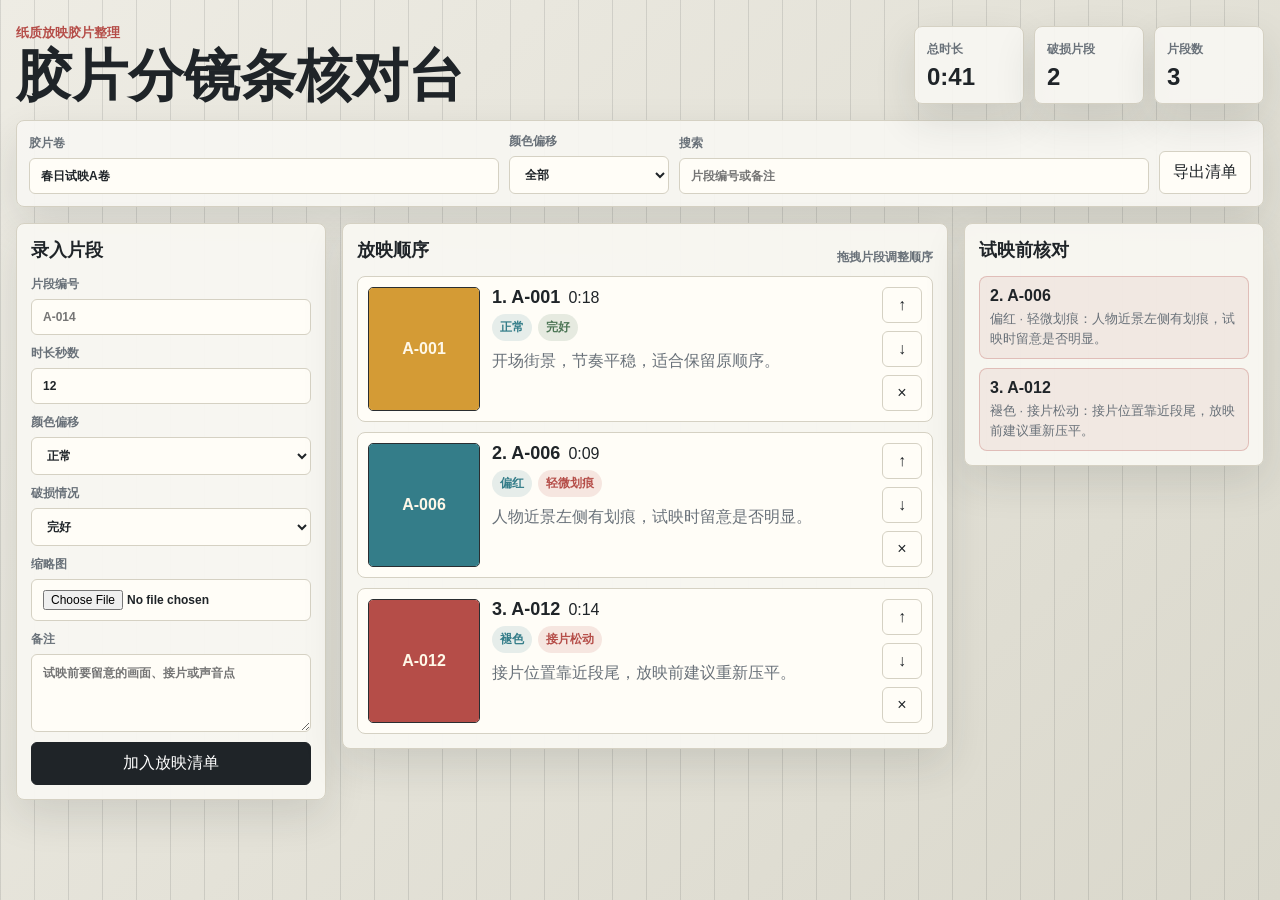
==== index.html @ 3b3cca2d "chore: initial environment snapshot" ====
<!doctype html>
<html lang="zh-CN">
  <head>
    <meta charset="UTF-8" />
    <meta name="viewport" content="width=device-width, initial-scale=1.0" />
    <title>胶片分镜条核对台</title>
    <link rel="stylesheet" href="styles.css" />
  </head>
  <body>
    <main class="shell">
      <header class="hero">
        <div>
          <p class="eyebrow">纸质放映胶片整理</p>
          <h1>胶片分镜条核对台</h1>
        </div>
        <div class="hero-stats">
          <div>
            <span>总时长</span>
            <strong id="totalDuration">0:00</strong>
          </div>
          <div>
            <span>破损片段</span>
            <strong id="damageCount">0</strong>
          </div>
          <div>
            <span>片段数</span>
            <strong id="segmentCount">0</strong>
          </div>
        </div>
      </header>

      <section class="toolbar">
        <label>
          胶片卷
          <input id="reelTitle" type="text" placeholder="例：春日试映A卷" />
        </label>
        <label>
          颜色偏移
          <select id="colorFilter">
            <option value="all">全部</option>
            <option value="正常">正常</option>
            <option value="偏红">偏红</option>
            <option value="偏青">偏青</option>
            <option value="偏黄">偏黄</option>
            <option value="褪色">褪色</option>
          </select>
        </label>
        <label>
          搜索
          <input id="searchInput" type="search" placeholder="片段编号或备注" />
        </label>
        <button id="exportBtn">导出清单</button>
      </section>

      <section class="layout">
        <aside class="panel">
          <h2>录入片段</h2>
          <form id="segmentForm" class="segment-form">
            <label>
              片段编号
              <input id="codeInput" required placeholder="A-014" />
            </label>
            <label>
              时长秒数
              <input id="durationInput" required type="number" min="1" value="12" />
            </label>
            <label>
              颜色偏移
              <select id="shiftInput">
                <option value="正常">正常</option>
                <option value="偏红">偏红</option>
                <option value="偏青">偏青</option>
                <option value="偏黄">偏黄</option>
                <option value="褪色">褪色</option>
              </select>
            </label>
            <label>
              破损情况
              <select id="damageInput">
                <option value="完好">完好</option>
                <option value="轻微划痕">轻微划痕</option>
                <option value="齿孔破损">齿孔破损</option>
                <option value="接片松动">接片松动</option>
                <option value="需跳过">需跳过</option>
              </select>
            </label>
            <label>
              缩略图
              <input id="thumbInput" type="file" accept="image/*" />
            </label>
            <label>
              备注
              <textarea id="noteInput" rows="4" placeholder="试映前要留意的画面、接片或声音点"></textarea>
            </label>
            <button class="primary" type="submit">加入放映清单</button>
          </form>
        </aside>

        <section class="panel list-panel">
          <div class="panel-head">
            <h2>放映顺序</h2>
            <span>拖拽片段调整顺序</span>
          </div>
          <div id="segmentList" class="segment-list"></div>
        </section>

        <aside class="panel warning-panel">
          <h2>试映前核对</h2>
          <div id="warningList" class="warning-list"></div>
        </aside>
      </section>
    </main>

    <script src="app.js"></script>
  </body>
</html>
---- styles.css ----
:root {
  --ink: #1f2428;
  --muted: #697179;
  --panel: #f8f7f2;
  --line: #d5d1c3;
  --amber: #d49b35;
  --red: #b54d48;
  --cyan: #347d89;
  --green: #4d7656;
  --bg: #e9e7dc;
  --shadow: 0 16px 42px rgba(33, 38, 42, 0.12);
}

* {
  box-sizing: border-box;
}

body {
  margin: 0;
  min-height: 100vh;
  background:
    repeating-linear-gradient(90deg, rgba(31, 36, 40, 0.12) 0 1px, transparent 1px 34px),
    linear-gradient(135deg, #eeece4, #dad8cc);
  color: var(--ink);
  font-family: "Inter", "PingFang SC", "Microsoft YaHei", sans-serif;
}

button,
input,
select,
textarea {
  font: inherit;
}

button {
  border: 1px solid var(--line);
  border-radius: 6px;
  background: #fffdf7;
  color: var(--ink);
  padding: 10px 13px;
  cursor: pointer;
}

button:hover {
  border-color: var(--cyan);
}

button.primary {
  background: var(--ink);
  border-color: var(--ink);
  color: #fff;
}

input,
select,
textarea {
  width: 100%;
  border: 1px solid var(--line);
  border-radius: 6px;
  background: #fffdf7;
  color: var(--ink);
  padding: 10px 11px;
  outline: none;
}

textarea {
  resize: vertical;
}

input:focus,
select:focus,
textarea:focus {
  border-color: var(--cyan);
  box-shadow: 0 0 0 3px rgba(52, 125, 137, 0.16);
}

.shell {
  width: min(1420px, calc(100vw - 32px));
  margin: 0 auto;
  padding: 24px 0 34px;
}

.hero {
  display: flex;
  justify-content: space-between;
  gap: 18px;
  align-items: end;
  margin-bottom: 16px;
}

.eyebrow {
  margin: 0 0 6px;
  color: var(--red);
  font-size: 13px;
  font-weight: 900;
  letter-spacing: 0;
}

h1,
h2,
p {
  margin-top: 0;
}

h1 {
  margin-bottom: 0;
  font-size: clamp(30px, 5vw, 56px);
  line-height: 1;
}

h2 {
  margin-bottom: 14px;
  font-size: 18px;
}

.hero-stats {
  display: grid;
  grid-template-columns: repeat(3, minmax(110px, 1fr));
  gap: 10px;
}

.hero-stats div {
  border: 1px solid var(--line);
  border-radius: 8px;
  background: rgba(248, 247, 242, 0.92);
  box-shadow: var(--shadow);
  padding: 12px;
}

.hero-stats span,
.panel-head span {
  color: var(--muted);
  font-size: 12px;
  font-weight: 800;
}

.hero-stats strong {
  display: block;
  margin-top: 5px;
  font-size: 24px;
}

.toolbar {
  display: grid;
  grid-template-columns: minmax(220px, 1fr) 160px minmax(200px, 1fr) auto;
  gap: 10px;
  align-items: end;
  border: 1px solid var(--line);
  border-radius: 8px;
  background: rgba(248, 247, 242, 0.92);
  box-shadow: var(--shadow);
  padding: 12px;
  margin-bottom: 16px;
}

label {
  display: grid;
  gap: 6px;
  color: var(--muted);
  font-size: 12px;
  font-weight: 900;
}

.layout {
  display: grid;
  grid-template-columns: 310px minmax(420px, 1fr) 300px;
  gap: 16px;
  align-items: start;
}

.panel {
  border: 1px solid var(--line);
  border-radius: 8px;
  background: rgba(248, 247, 242, 0.96);
  box-shadow: var(--shadow);
  padding: 14px;
}

.segment-form {
  display: grid;
  gap: 10px;
}

.panel-head {
  display: flex;
  align-items: center;
  justify-content: space-between;
  gap: 12px;
}

.segment-list {
  display: grid;
  gap: 10px;
}

.segment-card {
  display: grid;
  grid-template-columns: 112px 1fr auto;
  gap: 12px;
  align-items: stretch;
  border: 1px solid var(--line);
  border-radius: 8px;
  background: #fffdf7;
  padding: 10px;
  cursor: grab;
}

.segment-card.dragging {
  opacity: 0.45;
}

.thumb {
  width: 100%;
  aspect-ratio: 1.45;
  border: 1px solid #2a2e31;
  border-radius: 5px;
  overflow: hidden;
  background:
    linear-gradient(45deg, rgba(212, 155, 53, 0.3), rgba(52, 125, 137, 0.28)),
    #2a2e31;
}

.thumb img {
  width: 100%;
  height: 100%;
  object-fit: cover;
  display: block;
}

.film-placeholder {
  display: grid;
  place-items: center;
  width: 100%;
  height: 100%;
  color: #fff8e8;
  font-weight: 900;
}

.segment-main {
  min-width: 0;
}

.segment-title {
  display: flex;
  align-items: center;
  gap: 8px;
  flex-wrap: wrap;
  margin-bottom: 6px;
}

.segment-title strong {
  font-size: 18px;
}

.tag-row {
  display: flex;
  gap: 6px;
  flex-wrap: wrap;
  margin-bottom: 8px;
}

.tag {
  border-radius: 999px;
  padding: 5px 8px;
  background: rgba(52, 125, 137, 0.12);
  color: var(--cyan);
  font-size: 12px;
  font-weight: 900;
}

.tag.damage {
  background: rgba(181, 77, 72, 0.13);
  color: var(--red);
}

.tag.ok {
  background: rgba(77, 118, 86, 0.14);
  color: var(--green);
}

.segment-note {
  margin: 0;
  color: var(--muted);
  line-height: 1.55;
}

.segment-actions {
  display: grid;
  gap: 8px;
  align-content: start;
}

.segment-actions button {
  width: 40px;
  height: 36px;
  padding: 0;
}

.warning-list {
  display: grid;
  gap: 9px;
}

.warning-item {
  border: 1px solid rgba(181, 77, 72, 0.28);
  border-radius: 8px;
  background: rgba(181, 77, 72, 0.08);
  padding: 10px;
}

.warning-item strong {
  display: block;
  margin-bottom: 4px;
}

.warning-item span,
.empty {
  color: var(--muted);
  font-size: 13px;
  line-height: 1.5;
}

@media (max-width: 1120px) {
  .hero {
    align-items: stretch;
    flex-direction: column;
  }

  .toolbar,
  .layout {
    grid-template-columns: 1fr;
  }
}

@media (max-width: 660px) {
  .shell {
    width: min(100vw - 20px, 1420px);
  }

  .hero-stats {
    grid-template-columns: 1fr;
  }

  .segment-card {
    grid-template-columns: 1fr;
  }

  .segment-actions {
    grid-template-columns: repeat(3, 1fr);
  }

  .segment-actions button {
    width: 100%;
  }
}
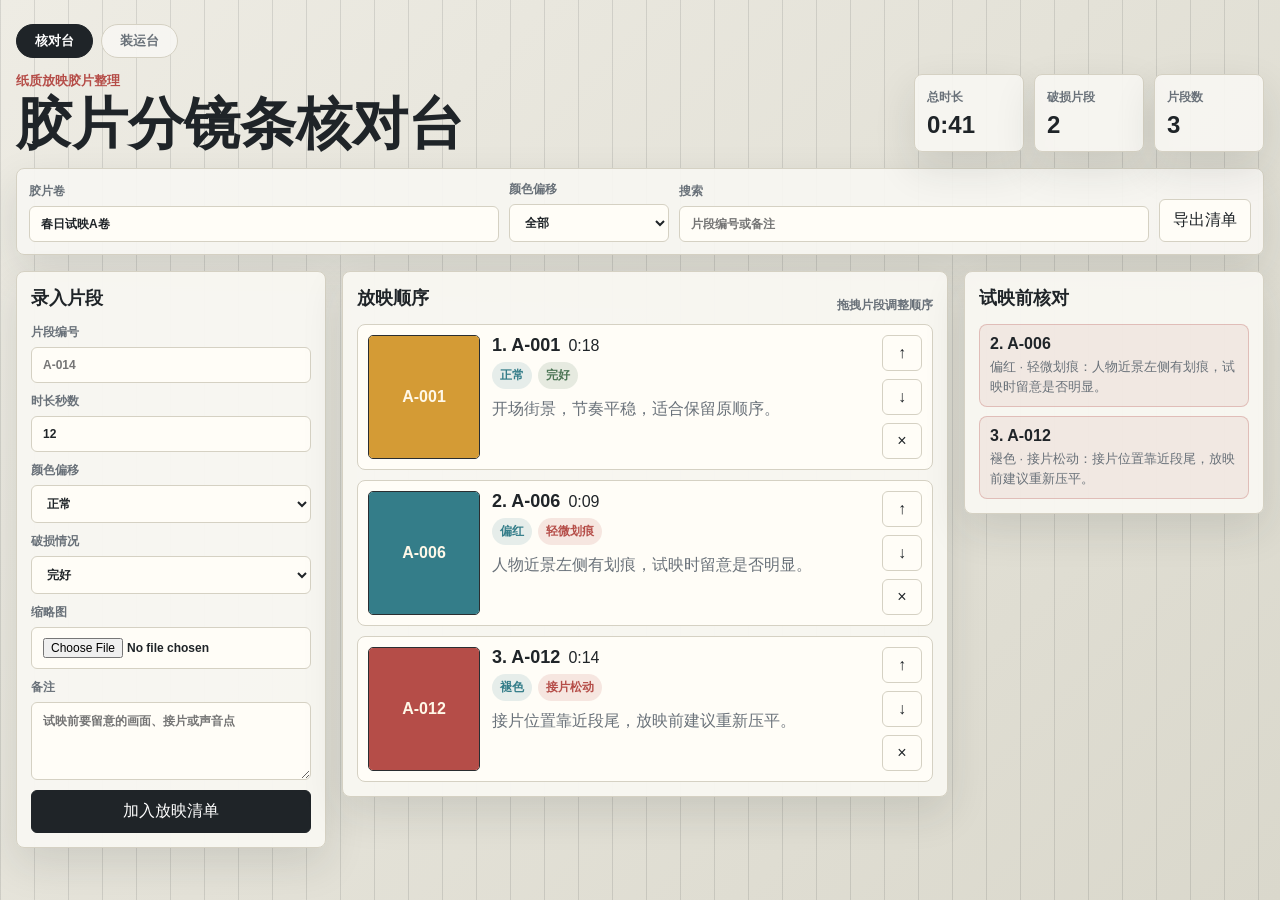
==== commit 85c174c9: "fix: model A first-round result" ====
--- a/index.html
+++ b/index.html
@@ -8,6 +8,10 @@
   </head>
   <body>
     <main class="shell">
+      <nav class="top-nav">
+        <a class="active" href="index.html">核对台</a>
+        <a href="shipping.html">装运台</a>
+      </nav>
       <header class="hero">
         <div>
           <p class="eyebrow">纸质放映胶片整理</p>
@@ -111,6 +115,7 @@
       </section>
     </main>
 
+    <script src="store.js"></script>
     <script src="app.js"></script>
   </body>
 </html>
--- a/styles.css
+++ b/styles.css
@@ -51,6 +51,43 @@
   color: #fff;
 }
 
+button.mini {
+  padding: 6px 10px;
+  font-size: 12px;
+  font-weight: 800;
+}
+
+button:disabled,
+input:disabled,
+select:disabled,
+textarea:disabled {
+  opacity: 0.5;
+  cursor: not-allowed;
+}
+
+.top-nav {
+  display: flex;
+  gap: 8px;
+  margin-bottom: 14px;
+}
+
+.top-nav a {
+  border: 1px solid var(--line);
+  border-radius: 999px;
+  background: rgba(248, 247, 242, 0.92);
+  color: var(--muted);
+  padding: 7px 18px;
+  font-size: 13px;
+  font-weight: 900;
+  text-decoration: none;
+}
+
+.top-nav a.active {
+  background: var(--ink);
+  border-color: var(--ink);
+  color: #fff;
+}
+
 input,
 select,
 textarea {
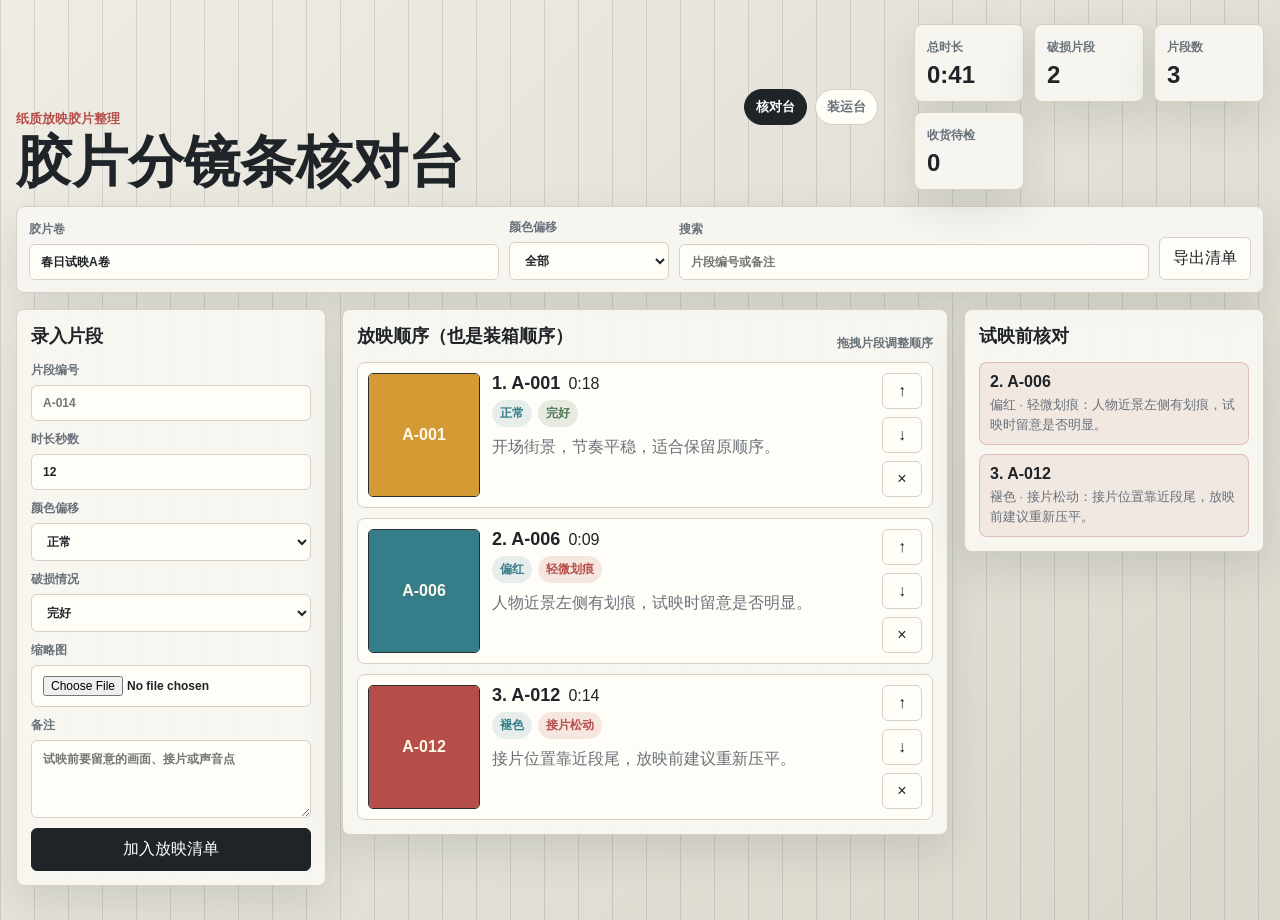
==== commit 699605e6: "fix: model B first-round result" ====
--- a/index.html
+++ b/index.html
@@ -4,19 +4,19 @@
     <meta charset="UTF-8" />
     <meta name="viewport" content="width=device-width, initial-scale=1.0" />
     <title>胶片分镜条核对台</title>
-    <link rel="stylesheet" href="styles.css" />
+    <link rel="stylesheet" href="css/styles.css" />
   </head>
   <body>
     <main class="shell">
-      <nav class="top-nav">
-        <a class="active" href="index.html">核对台</a>
-        <a href="shipping.html">装运台</a>
-      </nav>
       <header class="hero">
         <div>
           <p class="eyebrow">纸质放映胶片整理</p>
           <h1>胶片分镜条核对台</h1>
         </div>
+        <nav class="top-nav">
+          <a class="active" href="index.html">核对台</a>
+          <a href="shipping.html">装运台</a>
+        </nav>
         <div class="hero-stats">
           <div>
             <span>总时长</span>
@@ -29,6 +29,10 @@
           <div>
             <span>片段数</span>
             <strong id="segmentCount">0</strong>
+          </div>
+          <div>
+            <span>收货待检</span>
+            <strong id="inspectionCount">0</strong>
           </div>
         </div>
       </header>
@@ -102,7 +106,7 @@
 
         <section class="panel list-panel">
           <div class="panel-head">
-            <h2>放映顺序</h2>
+            <h2>放映顺序（也是装箱顺序）</h2>
             <span>拖拽片段调整顺序</span>
           </div>
           <div id="segmentList" class="segment-list"></div>
@@ -115,7 +119,8 @@
       </section>
     </main>
 
-    <script src="store.js"></script>
-    <script src="app.js"></script>
+    <script src="js/util.js"></script>
+    <script src="js/store.js"></script>
+    <script src="js/desk.js"></script>
   </body>
 </html>
--- a/css/styles.css
+++ b/css/styles.css
@@ -0,0 +1,424 @@
+:root {
+  --ink: #1f2428;
+  --muted: #697179;
+  --panel: #f8f7f2;
+  --line: #d5d1c3;
+  --amber: #d49b35;
+  --red: #b54d48;
+  --cyan: #347d89;
+  --green: #4d7656;
+  --bg: #e9e7dc;
+  --shadow: 0 16px 42px rgba(33, 38, 42, 0.12);
+}
+
+* {
+  box-sizing: border-box;
+}
+
+body {
+  margin: 0;
+  min-height: 100vh;
+  background:
+    repeating-linear-gradient(90deg, rgba(31, 36, 40, 0.12) 0 1px, transparent 1px 34px),
+    linear-gradient(135deg, #eeece4, #dad8cc);
+  color: var(--ink);
+  font-family: "Inter", "PingFang SC", "Microsoft YaHei", sans-serif;
+}
+
+button,
+input,
+select,
+textarea {
+  font: inherit;
+}
+
+button {
+  border: 1px solid var(--line);
+  border-radius: 6px;
+  background: #fffdf7;
+  color: var(--ink);
+  padding: 10px 13px;
+  cursor: pointer;
+}
+
+button:hover {
+  border-color: var(--cyan);
+}
+
+button.primary {
+  background: var(--ink);
+  border-color: var(--ink);
+  color: #fff;
+}
+
+input,
+select,
+textarea {
+  width: 100%;
+  border: 1px solid var(--line);
+  border-radius: 6px;
+  background: #fffdf7;
+  color: var(--ink);
+  padding: 10px 11px;
+  outline: none;
+}
+
+textarea {
+  resize: vertical;
+}
+
+input:focus,
+select:focus,
+textarea:focus {
+  border-color: var(--cyan);
+  box-shadow: 0 0 0 3px rgba(52, 125, 137, 0.16);
+}
+
+.shell {
+  width: min(1420px, calc(100vw - 32px));
+  margin: 0 auto;
+  padding: 24px 0 34px;
+}
+
+.hero {
+  display: flex;
+  justify-content: space-between;
+  gap: 18px;
+  align-items: end;
+  margin-bottom: 16px;
+}
+
+.eyebrow {
+  margin: 0 0 6px;
+  color: var(--red);
+  font-size: 13px;
+  font-weight: 900;
+  letter-spacing: 0;
+}
+
+h1,
+h2,
+p {
+  margin-top: 0;
+}
+
+h1 {
+  margin-bottom: 0;
+  font-size: clamp(30px, 5vw, 56px);
+  line-height: 1;
+}
+
+h2 {
+  margin-bottom: 14px;
+  font-size: 18px;
+}
+
+.hero-stats {
+  display: grid;
+  grid-template-columns: repeat(3, minmax(110px, 1fr));
+  gap: 10px;
+}
+
+.hero-stats.stats-four {
+  grid-template-columns: repeat(4, minmax(120px, 1fr));
+}
+
+.top-nav {
+  display: flex;
+  gap: 8px;
+  margin-left: auto;
+  margin-right: 18px;
+  align-self: center;
+}
+
+.top-nav a {
+  border: 1px solid var(--line);
+  border-radius: 999px;
+  background: #fffdf7;
+  color: var(--muted);
+  font-size: 13px;
+  font-weight: 900;
+  padding: 8px 11px;
+  text-decoration: none;
+  white-space: nowrap;
+}
+
+.top-nav a:hover {
+  border-color: var(--cyan);
+  color: var(--cyan);
+}
+
+.top-nav a.active {
+  background: var(--ink);
+  border-color: var(--ink);
+  color: #fff;
+}
+
+.loc-badge {
+  border-radius: 999px;
+  padding: 3px 9px;
+  font-size: 11px;
+  font-weight: 900;
+  text-decoration: none;
+  white-space: nowrap;
+}
+
+.loc-badge.open {
+  background: rgba(212, 155, 53, 0.16);
+  color: #9a6b16;
+}
+
+.loc-badge.open.dup {
+  background: rgba(181, 77, 72, 0.15);
+  color: var(--red);
+}
+
+.loc-badge.sealed {
+  background: rgba(77, 118, 86, 0.16);
+  color: var(--green);
+}
+
+.loc-badge.inspect {
+  background: rgba(181, 77, 72, 0.15);
+  color: var(--red);
+}
+
+.warning-item.inspect {
+  border-color: rgba(181, 77, 72, 0.55);
+  background: rgba(181, 77, 72, 0.13);
+}
+
+.hero-stats div {
+  border: 1px solid var(--line);
+  border-radius: 8px;
+  background: rgba(248, 247, 242, 0.92);
+  box-shadow: var(--shadow);
+  padding: 12px;
+}
+
+.hero-stats span,
+.panel-head span {
+  color: var(--muted);
+  font-size: 12px;
+  font-weight: 800;
+}
+
+.hero-stats strong {
+  display: block;
+  margin-top: 5px;
+  font-size: 24px;
+}
+
+.toolbar {
+  display: grid;
+  grid-template-columns: minmax(220px, 1fr) 160px minmax(200px, 1fr) auto;
+  gap: 10px;
+  align-items: end;
+  border: 1px solid var(--line);
+  border-radius: 8px;
+  background: rgba(248, 247, 242, 0.92);
+  box-shadow: var(--shadow);
+  padding: 12px;
+  margin-bottom: 16px;
+}
+
+label {
+  display: grid;
+  gap: 6px;
+  color: var(--muted);
+  font-size: 12px;
+  font-weight: 900;
+}
+
+.layout {
+  display: grid;
+  grid-template-columns: 310px minmax(420px, 1fr) 300px;
+  gap: 16px;
+  align-items: start;
+}
+
+.panel {
+  border: 1px solid var(--line);
+  border-radius: 8px;
+  background: rgba(248, 247, 242, 0.96);
+  box-shadow: var(--shadow);
+  padding: 14px;
+}
+
+.segment-form {
+  display: grid;
+  gap: 10px;
+}
+
+.panel-head {
+  display: flex;
+  align-items: center;
+  justify-content: space-between;
+  gap: 12px;
+}
+
+.segment-list {
+  display: grid;
+  gap: 10px;
+}
+
+.segment-card {
+  display: grid;
+  grid-template-columns: 112px 1fr auto;
+  gap: 12px;
+  align-items: stretch;
+  border: 1px solid var(--line);
+  border-radius: 8px;
+  background: #fffdf7;
+  padding: 10px;
+  cursor: grab;
+}
+
+.segment-card.dragging {
+  opacity: 0.45;
+}
+
+.thumb {
+  width: 100%;
+  aspect-ratio: 1.45;
+  border: 1px solid #2a2e31;
+  border-radius: 5px;
+  overflow: hidden;
+  background:
+    linear-gradient(45deg, rgba(212, 155, 53, 0.3), rgba(52, 125, 137, 0.28)),
+    #2a2e31;
+}
+
+.thumb img {
+  width: 100%;
+  height: 100%;
+  object-fit: cover;
+  display: block;
+}
+
+.film-placeholder {
+  display: grid;
+  place-items: center;
+  width: 100%;
+  height: 100%;
+  color: #fff8e8;
+  font-weight: 900;
+}
+
+.segment-main {
+  min-width: 0;
+}
+
+.segment-title {
+  display: flex;
+  align-items: center;
+  gap: 8px;
+  flex-wrap: wrap;
+  margin-bottom: 6px;
+}
+
+.segment-title strong {
+  font-size: 18px;
+}
+
+.tag-row {
+  display: flex;
+  gap: 6px;
+  flex-wrap: wrap;
+  margin-bottom: 8px;
+}
+
+.tag {
+  border-radius: 999px;
+  padding: 5px 8px;
+  background: rgba(52, 125, 137, 0.12);
+  color: var(--cyan);
+  font-size: 12px;
+  font-weight: 900;
+}
+
+.tag.damage {
+  background: rgba(181, 77, 72, 0.13);
+  color: var(--red);
+}
+
+.tag.ok {
+  background: rgba(77, 118, 86, 0.14);
+  color: var(--green);
+}
+
+.segment-note {
+  margin: 0;
+  color: var(--muted);
+  line-height: 1.55;
+}
+
+.segment-actions {
+  display: grid;
+  gap: 8px;
+  align-content: start;
+}
+
+.segment-actions button {
+  width: 40px;
+  height: 36px;
+  padding: 0;
+}
+
+.warning-list {
+  display: grid;
+  gap: 9px;
+}
+
+.warning-item {
+  border: 1px solid rgba(181, 77, 72, 0.28);
+  border-radius: 8px;
+  background: rgba(181, 77, 72, 0.08);
+  padding: 10px;
+}
+
+.warning-item strong {
+  display: block;
+  margin-bottom: 4px;
+}
+
+.warning-item span,
+.empty {
+  color: var(--muted);
+  font-size: 13px;
+  line-height: 1.5;
+}
+
+@media (max-width: 1120px) {
+  .hero {
+    align-items: stretch;
+    flex-direction: column;
+  }
+
+  .toolbar,
+  .layout {
+    grid-template-columns: 1fr;
+  }
+}
+
+@media (max-width: 660px) {
+  .shell {
+    width: min(100vw - 20px, 1420px);
+  }
+
+  .hero-stats {
+    grid-template-columns: 1fr;
+  }
+
+  .segment-card {
+    grid-template-columns: 1fr;
+  }
+
+  .segment-actions {
+    grid-template-columns: repeat(3, 1fr);
+  }
+
+  .segment-actions button {
+    width: 100%;
+  }
+}
